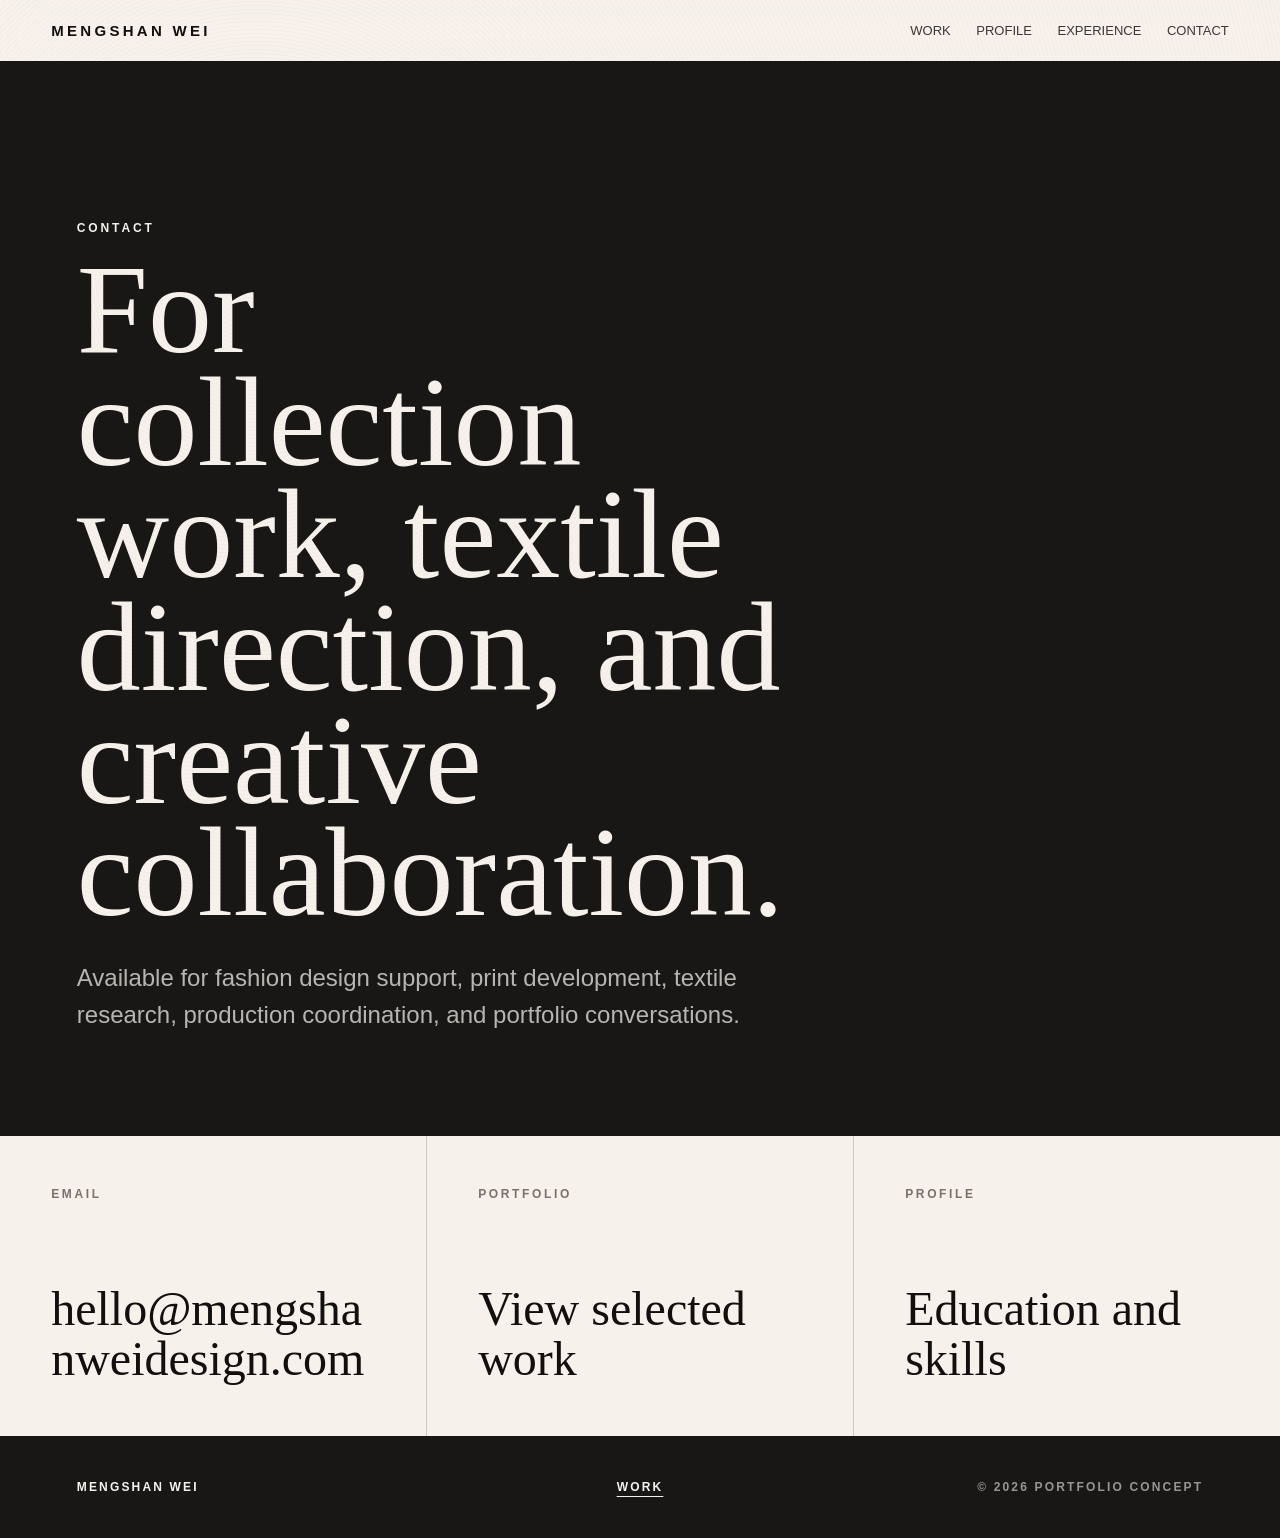
==== contact.html @ 17567f4e "Initial MSW web demo" ====
<!doctype html>
<html lang="en">
  <head>
    <meta charset="utf-8" />
    <meta name="viewport" content="width=device-width, initial-scale=1" />
    <title>Contact | Mengshan Wei</title>
    <meta
      name="description"
      content="Contact page concept for Mengshan Wei textile and fashion design portfolio."
    />
    <link rel="stylesheet" href="styles.css" />
  </head>
  <body>
    <div class="grain" aria-hidden="true"></div>
    <header class="site-header page-header" data-elevated="true">
      <a class="brand" href="index.html" aria-label="Mengshan Wei home">Mengshan Wei</a>
      <nav class="nav" aria-label="Primary navigation">
        <a href="work.html">Work</a>
        <a href="index.html#profile">Profile</a>
        <a href="index.html#experience">Experience</a>
        <a href="contact.html">Contact</a>
      </nav>
    </header>

    <main>
      <section class="page-hero contact-hero" aria-labelledby="contact-title">
        <p class="eyebrow">Contact</p>
        <h1 id="contact-title">For collection work, textile direction, and creative collaboration.</h1>
        <p>
          Available for fashion design support, print development, textile
          research, production coordination, and portfolio conversations.
        </p>
      </section>

      <section class="contact-panel" aria-label="Contact options">
        <a href="mailto:hello@mengshanweidesign.com">
          <span>Email</span>
          <strong>hello@mengshanweidesign.com</strong>
        </a>
        <a href="work.html">
          <span>Portfolio</span>
          <strong>View selected work</strong>
        </a>
        <a href="index.html#profile">
          <span>Profile</span>
          <strong>Education and skills</strong>
        </a>
      </section>
    </main>

    <footer class="site-footer">
      <p>Mengshan Wei</p>
      <a href="work.html">Work</a>
      <span>&copy; 2026 Portfolio concept</span>
    </footer>

    <script src="app.js"></script>
  </body>
</html>
---- styles.css ----
:root {
  color-scheme: light;
  --ink: #11100f;
  --paper: #f7f1ec;
  --muted: #7a716a;
  --line: rgba(17, 16, 15, 0.18);
  --rose: #e8a5a5;
  --moss: #6d7f68;
  --clay: #bd684d;
  --charcoal: #191716;
  --shadow: 0 32px 80px rgba(28, 20, 16, 0.16);
}

* {
  box-sizing: border-box;
}

html {
  scroll-behavior: smooth;
}

body {
  margin: 0;
  background: var(--paper);
  color: var(--ink);
  font-family:
    "Neue Haas Grotesk Text", "Helvetica Neue", Arial, "PingFang SC",
    "Microsoft YaHei", sans-serif;
  overflow-x: hidden;
}

a {
  color: inherit;
  text-decoration: none;
}

.grain {
  position: fixed;
  inset: 0;
  z-index: 20;
  pointer-events: none;
  opacity: 0.18;
  background-image:
    linear-gradient(115deg, rgba(255, 255, 255, 0.12), transparent 36%),
    repeating-radial-gradient(circle at 20% 30%, rgba(17, 16, 15, 0.12) 0 1px, transparent 1px 4px);
  mix-blend-mode: multiply;
}

.site-header {
  position: fixed;
  top: 0;
  left: 0;
  right: 0;
  z-index: 10;
  display: flex;
  align-items: center;
  justify-content: space-between;
  padding: 22px clamp(18px, 4vw, 64px);
  color: #fff;
  transition: background 220ms ease, color 220ms ease, box-shadow 220ms ease;
}

.site-header[data-elevated="true"] {
  background: rgba(247, 241, 236, 0.88);
  color: var(--ink);
  box-shadow: 0 1px 0 var(--line);
  backdrop-filter: blur(18px);
}

.page-header {
  position: sticky;
}

.brand {
  font-size: 15px;
  font-weight: 800;
  letter-spacing: 0.22em;
  text-transform: uppercase;
}

.nav {
  display: flex;
  gap: clamp(14px, 2vw, 28px);
  font-size: 13px;
  text-transform: uppercase;
}

.nav a {
  opacity: 0.82;
}

.nav a:hover {
  opacity: 1;
}

.hero {
  position: relative;
  min-height: 92vh;
  display: grid;
  align-items: end;
  padding: 120px clamp(20px, 6vw, 96px) 54px;
  color: #fff;
  overflow: hidden;
  isolation: isolate;
}

.hero::after {
  content: "";
  position: absolute;
  inset: 0;
  background:
    linear-gradient(90deg, rgba(12, 11, 10, 0.8), rgba(12, 11, 10, 0.22) 52%, rgba(12, 11, 10, 0.54)),
    radial-gradient(circle at 70% 18%, rgba(232, 165, 165, 0.32), transparent 34%);
  z-index: 1;
  animation: cinemaFade 1400ms ease-out both;
}

.hero-media {
  position: absolute;
  inset: 0;
}

.hero-media img,
.hero-media video {
  position: absolute;
  inset: 0;
  width: 100%;
  height: 100%;
  object-fit: cover;
  filter: saturate(0.96) contrast(1.03);
  transform: translate3d(
      calc(var(--hero-x, 0) * -10px),
      calc(var(--hero-y, 0) * -8px),
      0
    )
    scale(1.1);
  animation: fabricPush 18s ease-in-out infinite alternate;
  transform-origin: 52% 44%;
}

.hero-media img {
  z-index: 0;
}

.hero-media video {
  z-index: 1;
}

.hero-motion,
.hero-scanline {
  position: absolute;
  inset: 0;
  z-index: 1;
  pointer-events: none;
}

.hero-motion {
  overflow: hidden;
  mix-blend-mode: screen;
  opacity: 0.52;
}

.hero-motion span {
  position: absolute;
  width: 58vw;
  height: 42vh;
  border-radius: 999px;
  filter: blur(52px);
  transform: translate3d(0, 0, 0) rotate(-16deg);
}

.hero-motion span:nth-child(1) {
  left: -10vw;
  top: 18vh;
  background: rgba(121, 195, 210, 0.24);
  animation: silkCurrentOne 16s ease-in-out infinite alternate;
}

.hero-motion span:nth-child(2) {
  right: -18vw;
  top: 5vh;
  background: rgba(210, 77, 82, 0.2);
  animation: silkCurrentTwo 19s ease-in-out infinite alternate;
}

.hero-motion span:nth-child(3) {
  left: 30vw;
  bottom: -10vh;
  background: rgba(232, 165, 165, 0.18);
  animation: silkCurrentThree 22s ease-in-out infinite alternate;
}

.hero-scanline {
  background:
    linear-gradient(90deg, transparent, rgba(255, 255, 255, 0.22), transparent),
    repeating-linear-gradient(90deg, rgba(255, 255, 255, 0.08) 0 1px, transparent 1px 9px);
  opacity: 0;
  transform: translateX(-120%);
  animation: atelierLight 5200ms 900ms cubic-bezier(0.19, 1, 0.22, 1) infinite;
}

.hero-copy {
  position: relative;
  z-index: 2;
  max-width: 980px;
  animation: titleRise 1100ms 220ms cubic-bezier(0.16, 1, 0.3, 1) both;
}

.eyebrow {
  margin: 0 0 18px;
  color: currentColor;
  font-size: 12px;
  font-weight: 800;
  letter-spacing: 0.24em;
  text-transform: uppercase;
}

.hero h1 {
  max-width: 10ch;
  margin: 0;
  font-family: Georgia, "Times New Roman", serif;
  font-size: clamp(72px, 13vw, 190px);
  font-weight: 400;
  line-height: 0.84;
}

.hero-lede {
  max-width: 640px;
  margin: 34px 0 0;
  font-size: clamp(18px, 2vw, 26px);
  line-height: 1.45;
}

.hero-actions {
  display: flex;
  flex-wrap: wrap;
  gap: 12px;
  margin-top: 34px;
}

.hero-actions a {
  min-height: 46px;
  display: inline-flex;
  align-items: center;
  justify-content: center;
  padding: 0 18px;
  border: 1px solid rgba(255, 255, 255, 0.62);
  font-size: 12px;
  font-weight: 800;
  letter-spacing: 0.16em;
  text-transform: uppercase;
}

.hero-actions a:first-child {
  background: #fff;
  color: var(--ink);
}

.hero-card {
  position: absolute;
  right: clamp(20px, 6vw, 96px);
  bottom: 54px;
  z-index: 2;
  width: min(310px, 30vw);
  padding: 22px;
  border: 1px solid rgba(255, 255, 255, 0.34);
  background: rgba(255, 255, 255, 0.12);
  backdrop-filter: blur(22px);
  animation: titleRise 1000ms 580ms cubic-bezier(0.16, 1, 0.3, 1) both;
}

.hero-card span {
  display: block;
  margin-bottom: 10px;
  font-size: 11px;
  letter-spacing: 0.18em;
  text-transform: uppercase;
  opacity: 0.78;
}

.hero-card strong {
  font-family: Georgia, "Times New Roman", serif;
  font-size: 23px;
  font-weight: 400;
  line-height: 1.12;
}

.marquee {
  overflow: hidden;
  border-block: 1px solid var(--line);
  background: var(--ink);
  color: var(--paper);
}

.marquee-track {
  display: flex;
  width: max-content;
  animation: drift 28s linear infinite;
}

.marquee span {
  padding: 18px 34px;
  font-size: 13px;
  font-weight: 800;
  letter-spacing: 0.18em;
  text-transform: uppercase;
  white-space: nowrap;
}

.section {
  padding: clamp(74px, 10vw, 150px) clamp(20px, 6vw, 96px);
}

.section-heading {
  display: grid;
  grid-template-columns: minmax(160px, 0.34fr) minmax(0, 0.66fr);
  gap: 38px;
  align-items: end;
  margin-bottom: 46px;
}

.section-heading h2,
.profile-statement h2,
.acclaim-copy h2 {
  margin: 0;
  font-family: Georgia, "Times New Roman", serif;
  font-size: clamp(42px, 7vw, 96px);
  font-weight: 400;
  line-height: 0.96;
}

.work-section {
  background: var(--paper);
}

.work-grid {
  display: grid;
  grid-template-columns: 1.2fr 0.8fr 1fr;
  grid-auto-rows: minmax(260px, 34vw);
  gap: 16px;
}

.work-item {
  position: relative;
  display: flex;
  min-height: 260px;
  flex-direction: column;
  justify-content: space-between;
  padding: clamp(22px, 3vw, 40px);
  overflow: hidden;
  background:
    linear-gradient(145deg, rgba(255, 255, 255, 0.22), transparent 42%),
    var(--rose);
  box-shadow: var(--shadow);
  transition: transform 220ms ease, filter 220ms ease;
}

.work-item::before {
  content: "";
  position: absolute;
  inset: -22%;
  background:
    linear-gradient(80deg, transparent 0 24%, rgba(255, 255, 255, 0.52) 25% 28%, transparent 29% 100%),
    repeating-linear-gradient(132deg, rgba(17, 16, 15, 0.08) 0 1px, transparent 1px 13px);
  opacity: 0.72;
  transform: rotate(-8deg);
}

.work-item:hover {
  filter: saturate(1.08);
  transform: translateY(-6px);
}

.work-item span,
.work-item strong {
  position: relative;
  z-index: 1;
}

.work-item span {
  font-size: 12px;
  font-weight: 800;
  letter-spacing: 0.22em;
  text-transform: uppercase;
}

.work-item strong {
  max-width: 7ch;
  font-family: Georgia, "Times New Roman", serif;
  font-size: clamp(38px, 5vw, 74px);
  font-weight: 400;
  line-height: 0.95;
}

.work-item.tall {
  grid-row: span 2;
  background:
    linear-gradient(180deg, rgba(17, 16, 15, 0.1), rgba(17, 16, 15, 0.36)),
    url("https://static.wixstatic.com/media/426cbe_5537372a92244006a42fbc2208d73ff9~mv2.jpg/v1/fill/w_1898,h_1296,al_c,q_90,usm_0.66_1.00_0.01,enc_avif,quality_auto/426cbe_5537372a92244006a42fbc2208d73ff9~mv2.jpg")
      center / cover;
  color: #fff;
}

.work-item.dark {
  background: var(--charcoal);
  color: var(--paper);
}

.work-item.light {
  background: #eaded1;
}

.profile-section {
  display: grid;
  grid-template-columns: minmax(0, 0.9fr) minmax(360px, 0.72fr);
  gap: clamp(36px, 7vw, 104px);
  background: #ebe5df;
}

.profile-statement {
  position: sticky;
  top: 110px;
  align-self: start;
}

.profile-panel {
  display: grid;
  gap: 14px;
}

.profile-panel > div {
  padding: clamp(24px, 4vw, 42px);
  border-top: 1px solid var(--line);
  background: rgba(255, 255, 255, 0.38);
}

.profile-panel h3,
.timeline h3 {
  margin: 0 0 16px;
  font-size: 13px;
  font-weight: 900;
  letter-spacing: 0.2em;
  text-transform: uppercase;
}

dl,
dd {
  margin: 0;
}

dl {
  display: grid;
  gap: 28px;
}

dt {
  margin-bottom: 8px;
  font-size: 13px;
  font-weight: 900;
  letter-spacing: 0.18em;
}

dd,
.profile-panel p,
.timeline p,
.acclaim-copy p {
  color: #312d2a;
  font-size: 17px;
  line-height: 1.72;
}

.experience-section {
  background: var(--ink);
  color: var(--paper);
}

.timeline {
  display: grid;
  grid-template-columns: repeat(3, minmax(0, 1fr));
  gap: 1px;
  background: rgba(255, 255, 255, 0.22);
}

.timeline article {
  min-height: 390px;
  padding: clamp(26px, 4vw, 54px);
  background: var(--ink);
}

.timeline span {
  display: block;
  margin-bottom: 78px;
  color: #d8b9a3;
  font-size: 12px;
  font-weight: 900;
  letter-spacing: 0.18em;
  text-transform: uppercase;
}

.timeline p {
  color: rgba(247, 241, 236, 0.75);
}

.acclaim-section {
  min-height: 68vh;
  display: grid;
  align-items: center;
  background:
    linear-gradient(90deg, rgba(247, 241, 236, 0.92), rgba(247, 241, 236, 0.68)),
    url("https://static.wixstatic.com/media/426cbe_5537372a92244006a42fbc2208d73ff9~mv2.jpg/v1/fill/w_1898,h_1296,al_c,q_90,usm_0.66_1.00_0.01,enc_avif,quality_auto/426cbe_5537372a92244006a42fbc2208d73ff9~mv2.jpg")
      center / cover fixed;
}

.acclaim-copy {
  max-width: 760px;
}

.site-footer {
  display: grid;
  grid-template-columns: 1fr auto 1fr;
  gap: 18px;
  align-items: center;
  padding: 32px clamp(20px, 6vw, 96px);
  background: var(--charcoal);
  color: var(--paper);
  font-size: 12px;
  font-weight: 800;
  letter-spacing: 0.18em;
  text-transform: uppercase;
}

.site-footer a {
  text-decoration: underline;
  text-underline-offset: 5px;
}

.site-footer span {
  justify-self: end;
  color: rgba(247, 241, 236, 0.58);
}

.page-hero {
  min-height: 72vh;
  display: grid;
  align-content: end;
  padding: 160px clamp(20px, 6vw, 96px) clamp(64px, 8vw, 108px);
  background: var(--paper);
}

.page-hero h1 {
  max-width: 11ch;
  margin: 0;
  font-family: Georgia, "Times New Roman", serif;
  font-size: clamp(58px, 10vw, 138px);
  font-weight: 400;
  line-height: 0.88;
}

.page-hero p:not(.eyebrow) {
  max-width: 700px;
  margin: 30px 0 0;
  color: #312d2a;
  font-size: clamp(18px, 2vw, 24px);
  line-height: 1.55;
}

.work-hero {
  background:
    linear-gradient(90deg, rgba(247, 241, 236, 0.96), rgba(247, 241, 236, 0.64)),
    url("https://static.wixstatic.com/media/426cbe_5537372a92244006a42fbc2208d73ff9~mv2.jpg/v1/fill/w_1898,h_1296,al_c,q_90,usm_0.66_1.00_0.01,enc_avif,quality_auto/426cbe_5537372a92244006a42fbc2208d73ff9~mv2.jpg")
      center / cover;
}

.project-list {
  display: grid;
  gap: 1px;
  background: var(--line);
}

.project-feature {
  min-height: 74vh;
  display: grid;
  grid-template-columns: minmax(0, 1.05fr) minmax(360px, 0.95fr);
  background: var(--paper);
}

.project-feature.reverse {
  grid-template-columns: minmax(360px, 0.95fr) minmax(0, 1.05fr);
}

.project-feature.reverse .project-art {
  order: 2;
}

.project-art {
  min-height: 430px;
}

.textile-art {
  background:
    linear-gradient(180deg, rgba(17, 16, 15, 0.04), rgba(17, 16, 15, 0.22)),
    url("https://static.wixstatic.com/media/426cbe_5537372a92244006a42fbc2208d73ff9~mv2.jpg/v1/fill/w_1898,h_1296,al_c,q_90,usm_0.66_1.00_0.01,enc_avif,quality_auto/426cbe_5537372a92244006a42fbc2208d73ff9~mv2.jpg")
      center / cover;
}

.rose-art,
.dark-art,
.light-art {
  position: relative;
  overflow: hidden;
}

.rose-art {
  background: var(--rose);
}

.dark-art {
  background: var(--charcoal);
}

.light-art {
  background: #eaded1;
}

.rose-art::before,
.dark-art::before,
.light-art::before {
  content: "";
  position: absolute;
  inset: -25%;
  background:
    linear-gradient(120deg, transparent 0 26%, rgba(255, 255, 255, 0.56) 27% 29%, transparent 30%),
    repeating-linear-gradient(35deg, rgba(17, 16, 15, 0.12) 0 1px, transparent 1px 18px),
    radial-gradient(circle at 60% 36%, rgba(189, 104, 77, 0.42), transparent 30%);
  transform: rotate(-11deg);
}

.dark-art::before {
  background:
    linear-gradient(120deg, transparent 0 26%, rgba(247, 241, 236, 0.28) 27% 29%, transparent 30%),
    repeating-linear-gradient(35deg, rgba(247, 241, 236, 0.14) 0 1px, transparent 1px 18px),
    radial-gradient(circle at 60% 36%, rgba(109, 127, 104, 0.5), transparent 30%);
}

.project-copy {
  display: flex;
  flex-direction: column;
  justify-content: center;
  padding: clamp(32px, 6vw, 96px);
}

.project-copy span,
.contact-panel span {
  color: var(--muted);
  font-size: 12px;
  font-weight: 900;
  letter-spacing: 0.22em;
  text-transform: uppercase;
}

.project-copy h2 {
  margin: 26px 0 0;
  font-family: Georgia, "Times New Roman", serif;
  font-size: clamp(50px, 8vw, 112px);
  font-weight: 400;
  line-height: 0.9;
}

.project-copy p {
  max-width: 540px;
  margin: 28px 0 0;
  color: #312d2a;
  font-size: 18px;
  line-height: 1.7;
}

.contact-hero {
  min-height: 76vh;
  background: var(--charcoal);
  color: var(--paper);
}

.contact-hero p:not(.eyebrow) {
  color: rgba(247, 241, 236, 0.72);
}

.contact-panel {
  display: grid;
  grid-template-columns: repeat(3, minmax(0, 1fr));
  gap: 1px;
  background: var(--line);
}

.contact-panel a {
  min-height: 300px;
  display: flex;
  flex-direction: column;
  justify-content: space-between;
  padding: clamp(26px, 4vw, 54px);
  background: var(--paper);
}

.contact-panel strong {
  font-family: Georgia, "Times New Roman", serif;
  font-size: clamp(28px, 4vw, 48px);
  font-weight: 400;
  line-height: 1.05;
  overflow-wrap: anywhere;
}

.reveal {
  opacity: 0;
  transform: translateY(24px);
  transition: opacity 600ms ease, transform 600ms ease;
}

.reveal.is-visible {
  opacity: 1;
  transform: translateY(0);
}

@keyframes drift {
  from {
    transform: translateX(0);
  }
  to {
    transform: translateX(-50%);
  }
}

@keyframes fabricPush {
  from {
    filter: saturate(0.94) contrast(1.02) brightness(0.96);
    transform: translate3d(
        calc(var(--hero-x, 0) * -10px),
        calc(var(--hero-y, 0) * -8px),
        0
      )
      scale(1.1);
  }
  to {
    filter: saturate(1.12) contrast(1.08) brightness(0.88);
    transform: translate3d(
        calc(var(--hero-x, 0) * -10px - 28px),
        calc(var(--hero-y, 0) * -8px + 16px),
        0
      )
      scale(1.18);
  }
}

@keyframes silkCurrentOne {
  to {
    transform: translate3d(18vw, -8vh, 0) rotate(9deg) scale(1.18);
  }
}

@keyframes silkCurrentTwo {
  to {
    transform: translate3d(-22vw, 18vh, 0) rotate(-24deg) scale(1.08);
  }
}

@keyframes silkCurrentThree {
  to {
    transform: translate3d(8vw, -18vh, 0) rotate(18deg) scale(1.22);
  }
}

@keyframes atelierLight {
  0%,
  52% {
    opacity: 0;
    transform: translateX(-120%) skewX(-14deg);
  }
  62% {
    opacity: 0.42;
  }
  78%,
  100% {
    opacity: 0;
    transform: translateX(120%) skewX(-14deg);
  }
}

@keyframes cinemaFade {
  from {
    opacity: 0;
  }
  to {
    opacity: 1;
  }
}

@keyframes titleRise {
  from {
    opacity: 0;
    transform: translateY(34px);
  }
  to {
    opacity: 1;
    transform: translateY(0);
  }
}

@media (prefers-reduced-motion: reduce) {
  *,
  *::before,
  *::after {
    animation-duration: 1ms !important;
    animation-iteration-count: 1 !important;
    scroll-behavior: auto !important;
    transition-duration: 1ms !important;
  }
}

@media (max-width: 1100px) and (min-width: 821px) {
  .timeline {
    grid-template-columns: 1fr;
  }
}

@media (max-width: 820px) {
  .site-header {
    align-items: flex-start;
    gap: 14px;
    flex-direction: column;
    padding: 18px;
  }

  .nav {
    width: 100%;
    justify-content: space-between;
    gap: 10px;
    font-size: 11px;
  }

  .hero {
    min-height: 88vh;
    padding: 142px 18px 28px;
  }

  .page-hero {
    min-height: 68vh;
    padding: 138px 18px 58px;
  }

  .page-hero h1 {
    max-width: 100%;
    font-size: clamp(44px, 14vw, 58px);
    overflow-wrap: anywhere;
  }

  .hero-card {
    position: relative;
    right: auto;
    bottom: auto;
    width: 100%;
    margin-top: 28px;
  }

  .section-heading,
  .profile-section,
  .timeline,
  .project-feature,
  .project-feature.reverse,
  .contact-panel {
    grid-template-columns: 1fr;
  }

  .project-feature.reverse .project-art {
    order: 0;
  }

  .work-grid {
    grid-template-columns: 1fr;
    grid-auto-rows: auto;
  }

  .work-item.tall {
    grid-row: auto;
  }

  .profile-statement {
    position: static;
  }

  .site-footer {
    grid-template-columns: 1fr;
  }

  .site-footer span {
    justify-self: start;
  }
}
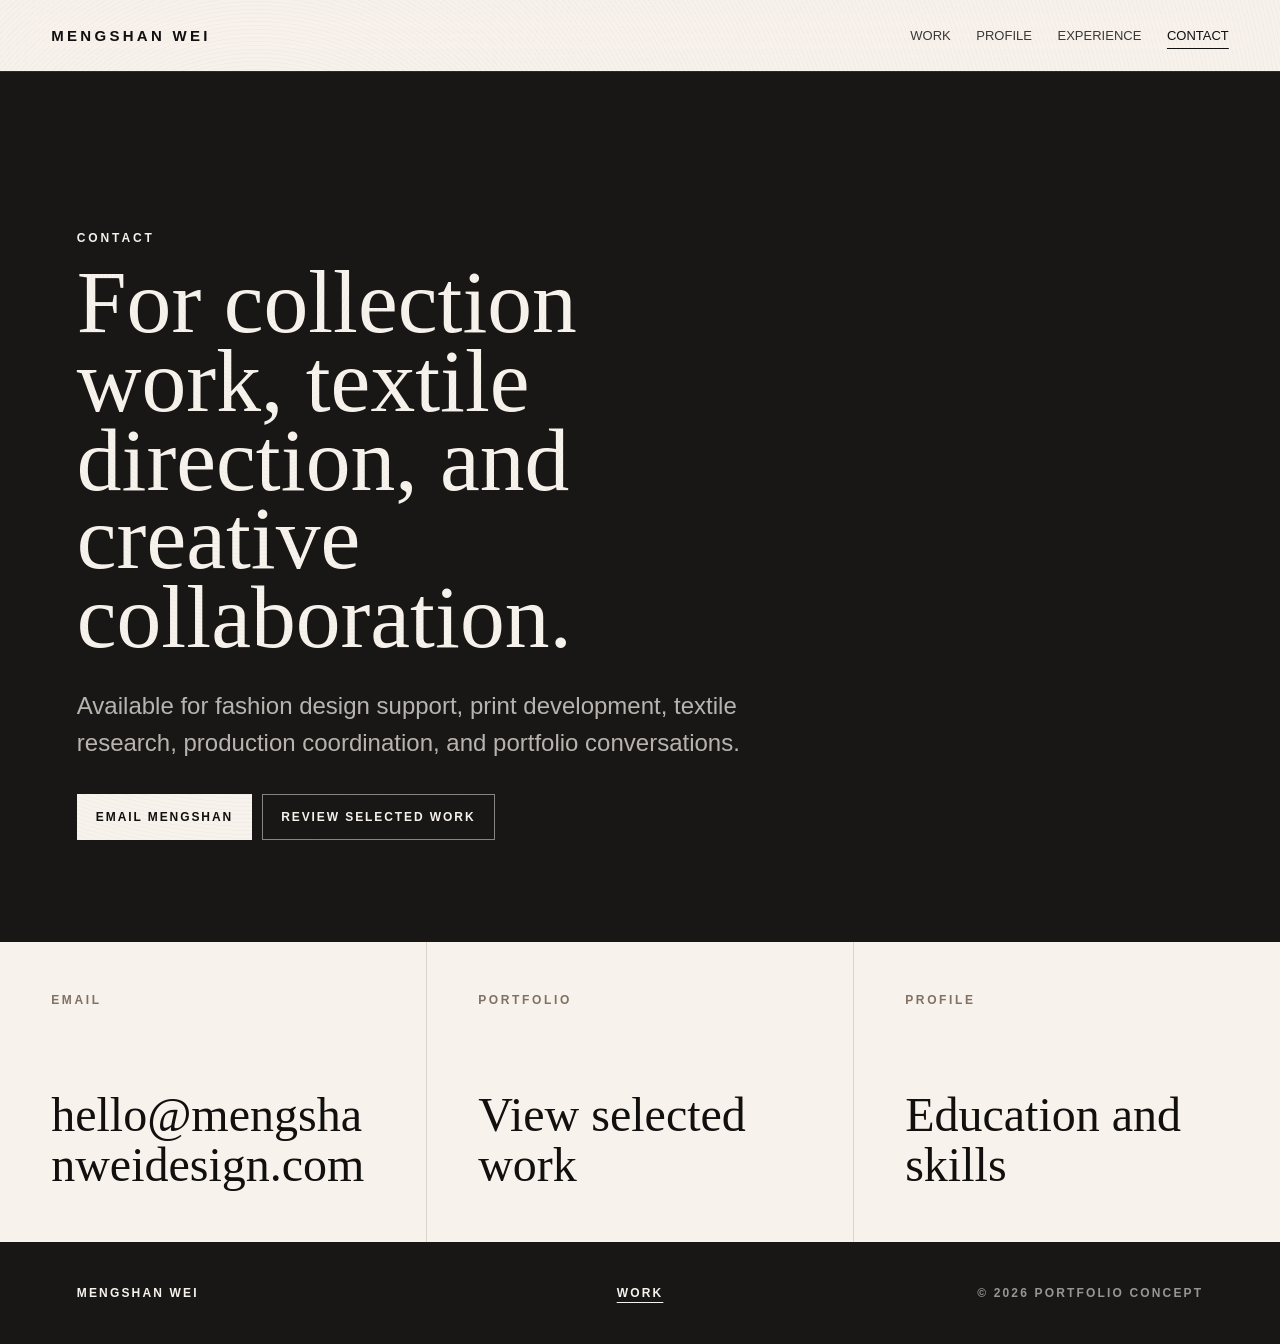
==== commit 0f701ab0: "Redesign portfolio homepage" ====
--- a/contact.html
+++ b/contact.html
@@ -18,7 +18,7 @@
         <a href="work.html">Work</a>
         <a href="index.html#profile">Profile</a>
         <a href="index.html#experience">Experience</a>
-        <a href="contact.html">Contact</a>
+        <a href="contact.html" aria-current="page">Contact</a>
       </nav>
     </header>
 
@@ -30,6 +30,12 @@
           Available for fashion design support, print development, textile
           research, production coordination, and portfolio conversations.
         </p>
+        <div class="contact-hero-actions">
+          <a class="contact-primary" href="mailto:hello@mengshanweidesign.com">
+            Email Mengshan
+          </a>
+          <a href="work.html">Review selected work</a>
+        </div>
       </section>
 
       <section class="contact-panel" aria-label="Contact options">
--- a/styles.css
+++ b/styles.css
@@ -1,14 +1,16 @@
 :root {
   color-scheme: light;
   --ink: #11100f;
-  --paper: #f7f1ec;
-  --muted: #7a716a;
-  --line: rgba(17, 16, 15, 0.18);
-  --rose: #e8a5a5;
-  --moss: #6d7f68;
-  --clay: #bd684d;
+  --paper: #f7f2ec;
+  --vellum: #fbf8f3;
+  --muted: #7f7163;
+  --line: rgba(126, 111, 95, 0.22);
+  --rose: #e7c9bf;
+  --moss: #8a8f7a;
+  --clay: #a8745e;
+  --taupe: #766756;
   --charcoal: #191716;
-  --shadow: 0 32px 80px rgba(28, 20, 16, 0.16);
+  --shadow: 0 32px 80px rgba(89, 70, 54, 0.18);
 }
 
 * {
@@ -17,6 +19,12 @@
 
 html {
   scroll-behavior: smooth;
+}
+
+#profile,
+#experience,
+.project-feature {
+  scroll-margin-top: 92px;
 }
 
 body {
@@ -32,6 +40,11 @@
 a {
   color: inherit;
   text-decoration: none;
+}
+
+a:focus-visible {
+  outline: 2px solid currentColor;
+  outline-offset: 6px;
 }
 
 .grain {
@@ -60,6 +73,10 @@
   transition: background 220ms ease, color 220ms ease, box-shadow 220ms ease;
 }
 
+.brand-header {
+  color: var(--taupe);
+}
+
 .site-header[data-elevated="true"] {
   background: rgba(247, 241, 236, 0.88);
   color: var(--ink);
@@ -78,6 +95,20 @@
   text-transform: uppercase;
 }
 
+.logo-brand {
+  display: inline-flex;
+  align-items: center;
+  gap: 12px;
+}
+
+.logo-brand img {
+  width: 42px;
+  height: 42px;
+  border-radius: 50%;
+  object-fit: cover;
+  box-shadow: 0 0 0 1px rgba(118, 103, 86, 0.18);
+}
+
 .nav {
   display: flex;
   gap: clamp(14px, 2vw, 28px);
@@ -87,10 +118,17 @@
 
 .nav a {
   opacity: 0.82;
-}
-
-.nav a:hover {
+  padding-block: 6px;
+}
+
+.nav a:hover,
+.nav a[aria-current="page"] {
   opacity: 1;
+}
+
+.nav a[aria-current="page"] {
+  text-decoration: underline;
+  text-underline-offset: 8px;
 }
 
 .hero {
@@ -102,6 +140,16 @@
   color: #fff;
   overflow: hidden;
   isolation: isolate;
+}
+
+.logo-hero {
+  min-height: 100vh;
+  align-items: center;
+  padding: 112px clamp(20px, 5vw, 76px) 42px;
+  color: var(--taupe);
+  background:
+    linear-gradient(120deg, rgba(251, 248, 243, 0.94), rgba(247, 242, 236, 0.74) 48%, rgba(118, 103, 86, 0.24)),
+    var(--vellum);
 }
 
 .hero::after {
@@ -113,6 +161,12 @@
     radial-gradient(circle at 70% 18%, rgba(232, 165, 165, 0.32), transparent 34%);
   z-index: 1;
   animation: cinemaFade 1400ms ease-out both;
+}
+
+.logo-hero::after {
+  background:
+    linear-gradient(90deg, rgba(251, 248, 243, 0.96), rgba(251, 248, 243, 0.8) 42%, rgba(251, 248, 243, 0.36)),
+    linear-gradient(180deg, rgba(118, 103, 86, 0.08), transparent 44%, rgba(118, 103, 86, 0.16));
 }
 
 .hero-media {
@@ -138,6 +192,19 @@
   transform-origin: 52% 44%;
 }
 
+.logo-hero .hero-media {
+  left: 48%;
+  opacity: 0.58;
+  filter: sepia(0.18) saturate(0.82) brightness(1.08);
+  mask-image: linear-gradient(90deg, transparent, #000 28%, #000);
+}
+
+.logo-hero .hero-media img,
+.logo-hero .hero-media video {
+  transform-origin: 58% 46%;
+  filter: saturate(0.82) contrast(0.96) brightness(1.08);
+}
+
 .hero-media img {
   z-index: 0;
 }
@@ -158,6 +225,23 @@
   overflow: hidden;
   mix-blend-mode: screen;
   opacity: 0.52;
+}
+
+.logo-hero .hero-motion {
+  opacity: 0.18;
+  mix-blend-mode: multiply;
+}
+
+.logo-hero .hero-motion span:nth-child(1) {
+  background: rgba(168, 116, 94, 0.18);
+}
+
+.logo-hero .hero-motion span:nth-child(2) {
+  background: rgba(127, 113, 99, 0.16);
+}
+
+.logo-hero .hero-motion span:nth-child(3) {
+  background: rgba(231, 201, 191, 0.28);
 }
 
 .hero-motion span {
@@ -199,6 +283,134 @@
   animation: atelierLight 5200ms 900ms cubic-bezier(0.19, 1, 0.22, 1) infinite;
 }
 
+.logo-hero .hero-scanline {
+  background:
+    linear-gradient(90deg, transparent, rgba(118, 103, 86, 0.28), transparent),
+    repeating-linear-gradient(90deg, rgba(118, 103, 86, 0.08) 0 1px, transparent 1px 13px);
+}
+
+.logo-hero-stage {
+  position: relative;
+  z-index: 2;
+  width: min(980px, 72vw);
+  min-height: min(620px, 68vh);
+  display: grid;
+  grid-template-columns: minmax(300px, 0.82fr) minmax(420px, 1fr);
+  gap: clamp(84px, 9vw, 150px);
+  align-items: center;
+  padding: clamp(28px, 5vw, 72px);
+  border: 1px solid rgba(118, 103, 86, 0.22);
+  background: rgba(251, 248, 243, 0.72);
+  box-shadow:
+    0 48px 120px rgba(89, 70, 54, 0.18),
+    inset 0 0 0 1px rgba(255, 255, 255, 0.72);
+  backdrop-filter: blur(18px);
+  animation: titleRise 1100ms 140ms cubic-bezier(0.16, 1, 0.3, 1) both;
+}
+
+.logo-hero-stage::before,
+.logo-hero-stage::after {
+  content: "";
+  position: absolute;
+  pointer-events: none;
+}
+
+.logo-hero-stage::before {
+  inset: 18px;
+  border: 1px solid rgba(118, 103, 86, 0.18);
+}
+
+.logo-hero-stage::after {
+  width: min(240px, 24vw);
+  height: 1px;
+  right: clamp(24px, 4vw, 64px);
+  top: clamp(24px, 4vw, 64px);
+  background: rgba(118, 103, 86, 0.34);
+}
+
+.logo-hero-mark {
+  width: min(390px, 28vw);
+  margin: 0 auto 0 0;
+}
+
+.logo-hero-mark img {
+  display: block;
+  width: 100%;
+  height: auto;
+  mix-blend-mode: multiply;
+}
+
+.logo-hero-copy {
+  max-width: 720px;
+  margin-top: 0;
+  padding-left: clamp(10px, 2vw, 32px);
+}
+
+.logo-hero-copy h1 {
+  max-width: 15ch;
+  margin: 0;
+  color: var(--ink);
+  font-family: Georgia, "Times New Roman", serif;
+  font-size: clamp(42px, 4.8vw, 74px);
+  font-weight: 400;
+  line-height: 0.96;
+}
+
+.logo-hero-copy p:not(.eyebrow) {
+  max-width: 540px;
+  margin: 24px 0 0;
+  color: #4a4037;
+  font-size: clamp(17px, 1.6vw, 22px);
+  line-height: 1.58;
+}
+
+.logo-hero .hero-actions {
+  grid-column: 1 / -1;
+  margin-top: 34px;
+}
+
+.logo-hero .hero-actions a {
+  border-color: rgba(118, 103, 86, 0.42);
+  color: var(--taupe);
+  background: rgba(251, 248, 243, 0.52);
+}
+
+.logo-hero .hero-actions a:first-child {
+  background: var(--taupe);
+  color: var(--vellum);
+}
+
+.atelier-note {
+  position: absolute;
+  right: clamp(20px, 5vw, 76px);
+  bottom: 42px;
+  z-index: 2;
+  width: min(340px, 25vw);
+  padding: 22px;
+  border-left: 1px solid rgba(118, 103, 86, 0.34);
+  color: var(--taupe);
+  background: rgba(251, 248, 243, 0.62);
+  backdrop-filter: blur(14px);
+  animation: titleRise 1000ms 520ms cubic-bezier(0.16, 1, 0.3, 1) both;
+}
+
+.atelier-note span {
+  display: block;
+  margin-bottom: 12px;
+  font-size: 11px;
+  font-weight: 900;
+  letter-spacing: 0.22em;
+  text-transform: uppercase;
+}
+
+.atelier-note strong {
+  color: #3a332c;
+  font-family: Georgia, "Times New Roman", serif;
+  font-size: 24px;
+  font-weight: 400;
+  line-height: 1.16;
+}
+
 .hero-copy {
   position: relative;
   z-index: 2;
@@ -222,6 +434,12 @@
   font-size: clamp(72px, 13vw, 190px);
   font-weight: 400;
   line-height: 0.84;
+}
+
+.logo-hero .logo-hero-copy h1 {
+  max-width: 15ch;
+  font-size: clamp(42px, 4.8vw, 74px);
+  line-height: 0.96;
 }
 
 .hero-lede {
@@ -269,7 +487,8 @@
   animation: titleRise 1000ms 580ms cubic-bezier(0.16, 1, 0.3, 1) both;
 }
 
-.hero-card span {
+.hero-card span,
+.hero-proof span {
   display: block;
   margin-bottom: 10px;
   font-size: 11px;
@@ -278,11 +497,43 @@
   opacity: 0.78;
 }
 
-.hero-card strong {
+.hero-card strong,
+.hero-proof strong {
   font-family: Georgia, "Times New Roman", serif;
   font-size: 23px;
   font-weight: 400;
   line-height: 1.12;
+}
+
+.hero-proof {
+  position: absolute;
+  right: clamp(20px, 6vw, 96px);
+  top: 116px;
+  z-index: 2;
+  width: min(360px, 32vw);
+  padding: 22px;
+  border: 1px solid rgba(255, 255, 255, 0.28);
+  background: rgba(17, 16, 15, 0.44);
+  backdrop-filter: blur(18px);
+  animation: titleRise 1000ms 760ms cubic-bezier(0.16, 1, 0.3, 1) both;
+}
+
+.hero-proof p {
+  margin: 14px 0 18px;
+  color: rgba(255, 255, 255, 0.78);
+  font-size: 14px;
+  line-height: 1.5;
+}
+
+.hero-proof a {
+  display: inline-flex;
+  min-height: 36px;
+  align-items: center;
+  border-bottom: 1px solid rgba(255, 255, 255, 0.7);
+  font-size: 11px;
+  font-weight: 900;
+  letter-spacing: 0.18em;
+  text-transform: uppercase;
 }
 
 .marquee {
@@ -290,6 +541,71 @@
   border-block: 1px solid var(--line);
   background: var(--ink);
   color: var(--paper);
+}
+
+.logo-hero + .marquee {
+  background: var(--taupe);
+}
+
+.signature-section {
+  display: grid;
+  grid-template-columns: minmax(0, 0.86fr) minmax(360px, 1fr);
+  gap: clamp(36px, 8vw, 124px);
+  align-items: start;
+  background:
+    linear-gradient(180deg, var(--vellum), var(--paper));
+}
+
+.signature-copy {
+  position: sticky;
+  top: 110px;
+}
+
+.signature-copy h2 {
+  margin: 0;
+  color: var(--ink);
+  font-family: Georgia, "Times New Roman", serif;
+  font-size: clamp(42px, 7vw, 96px);
+  font-weight: 400;
+  line-height: 0.96;
+}
+
+.signature-board {
+  display: grid;
+  border-top: 1px solid var(--line);
+}
+
+.signature-board article {
+  display: grid;
+  grid-template-columns: 80px minmax(0, 1fr);
+  gap: 24px;
+  padding: clamp(28px, 4vw, 48px) 0;
+  border-bottom: 1px solid var(--line);
+}
+
+.signature-board span {
+  color: var(--muted);
+  font-size: 12px;
+  font-weight: 900;
+  letter-spacing: 0.2em;
+}
+
+.signature-board h3 {
+  margin: 0;
+  color: var(--taupe);
+  font-family: Georgia, "Times New Roman", serif;
+  font-size: clamp(32px, 4vw, 56px);
+  font-weight: 400;
+  line-height: 1;
+}
+
+.signature-board p {
+  grid-column: 2;
+  max-width: 560px;
+  margin: -10px 0 0;
+  color: #4a4037;
+  font-size: 17px;
+  line-height: 1.68;
 }
 
 .marquee-track {
@@ -372,7 +688,8 @@
 }
 
 .work-item span,
-.work-item strong {
+.work-item strong,
+.work-item em {
   position: relative;
   z-index: 1;
 }
@@ -390,6 +707,19 @@
   font-size: clamp(38px, 5vw, 74px);
   font-weight: 400;
   line-height: 0.95;
+}
+
+.work-item em {
+  max-width: 260px;
+  font-style: normal;
+  color: rgba(17, 16, 15, 0.72);
+  font-size: 15px;
+  line-height: 1.45;
+}
+
+.work-item.tall em,
+.work-item.dark em {
+  color: rgba(247, 241, 236, 0.78);
 }
 
 .work-item.tall {
@@ -564,11 +894,37 @@
   line-height: 1.55;
 }
 
+.hero-stats,
+.contact-hero-actions {
+  display: flex;
+  flex-wrap: wrap;
+  gap: 10px;
+  margin-top: 32px;
+}
+
+.hero-stats span {
+  min-height: 38px;
+  display: inline-flex;
+  align-items: center;
+  padding: 0 14px;
+  border: 1px solid rgba(17, 16, 15, 0.22);
+  background: rgba(247, 241, 236, 0.42);
+  font-size: 11px;
+  font-weight: 900;
+  letter-spacing: 0.16em;
+  text-transform: uppercase;
+}
+
 .work-hero {
   background:
     linear-gradient(90deg, rgba(247, 241, 236, 0.96), rgba(247, 241, 236, 0.64)),
     url("https://static.wixstatic.com/media/426cbe_5537372a92244006a42fbc2208d73ff9~mv2.jpg/v1/fill/w_1898,h_1296,al_c,q_90,usm_0.66_1.00_0.01,enc_avif,quality_auto/426cbe_5537372a92244006a42fbc2208d73ff9~mv2.jpg")
       center / cover;
+}
+
+.work-hero h1 {
+  max-width: 14ch;
+  font-size: clamp(56px, 8vw, 112px);
 }
 
 .project-list {
@@ -674,6 +1030,38 @@
   line-height: 1.7;
 }
 
+.project-meta {
+  display: grid;
+  gap: 1px;
+  margin-top: 34px;
+  background: var(--line);
+}
+
+.project-meta div {
+  display: grid;
+  grid-template-columns: minmax(96px, 0.34fr) minmax(0, 0.66fr);
+  gap: 18px;
+  padding: 18px 0;
+  background: var(--paper);
+}
+
+.project-meta dt,
+.project-meta dd {
+  font-size: 13px;
+  line-height: 1.45;
+}
+
+.project-meta dt {
+  color: var(--muted);
+  font-weight: 900;
+  letter-spacing: 0.18em;
+  text-transform: uppercase;
+}
+
+.project-meta dd {
+  color: #312d2a;
+}
+
 .contact-hero {
   min-height: 76vh;
   background: var(--charcoal);
@@ -682,6 +1070,33 @@
 
 .contact-hero p:not(.eyebrow) {
   color: rgba(247, 241, 236, 0.72);
+}
+
+.contact-hero {
+  min-height: 68vh;
+}
+
+.contact-hero h1 {
+  max-width: 16ch;
+  font-size: clamp(54px, 7vw, 104px);
+}
+
+.contact-hero .contact-hero-actions a {
+  min-height: 46px;
+  display: inline-flex;
+  align-items: center;
+  justify-content: center;
+  padding: 0 18px;
+  border: 1px solid rgba(247, 241, 236, 0.5);
+  font-size: 12px;
+  font-weight: 900;
+  letter-spacing: 0.16em;
+  text-transform: uppercase;
+}
+
+.contact-hero .contact-primary {
+  background: var(--paper);
+  color: var(--ink);
 }
 
 .contact-panel {
@@ -815,6 +1230,16 @@
 }
 
 @media (max-width: 1100px) and (min-width: 821px) {
+  .logo-hero-stage {
+    width: min(100%, 980px);
+    grid-template-columns: minmax(250px, 0.78fr) minmax(360px, 1fr);
+    gap: clamp(48px, 6vw, 78px);
+  }
+
+  .logo-hero-mark {
+    width: min(330px, 30vw);
+  }
+
   .timeline {
     grid-template-columns: 1fr;
   }
@@ -835,13 +1260,79 @@
     font-size: 11px;
   }
 
+  .nav a {
+    min-height: 32px;
+    display: inline-flex;
+    align-items: center;
+  }
+
   .hero {
-    min-height: 88vh;
-    padding: 142px 18px 28px;
+    min-height: 92vh;
+    align-items: end;
+    padding: 132px 18px 28px;
+  }
+
+  .logo-hero {
+    min-height: auto;
+    padding: 118px 18px 28px;
+  }
+
+  .logo-hero .hero-media {
+    left: 0;
+    opacity: 0.24;
+    mask-image: linear-gradient(180deg, transparent, #000 18%, #000 70%, transparent);
+  }
+
+  .logo-hero-stage {
+    width: 100%;
+    min-height: auto;
+    grid-template-columns: 1fr;
+    gap: 24px;
+    padding: 28px 20px;
+  }
+
+  .logo-hero-stage::before {
+    inset: 10px;
+  }
+
+  .logo-hero-stage::after {
+    display: none;
+  }
+
+  .logo-hero-mark {
+    width: min(100%, 320px);
+    margin-inline: auto;
+  }
+
+  .logo-hero-copy {
+    padding-left: 0;
+  }
+
+  .logo-hero-copy h1 {
+    max-width: 100%;
+    font-size: clamp(36px, 11vw, 50px);
+    line-height: 0.98;
+  }
+
+  .logo-hero-copy p:not(.eyebrow) {
+    margin-top: 18px;
+    font-size: 16px;
+  }
+
+  .logo-hero .hero-actions {
+    margin-top: 20px;
+  }
+
+  .atelier-note {
+    position: relative;
+    right: auto;
+    bottom: auto;
+    width: 100%;
+    margin-top: 18px;
   }
 
   .page-hero {
-    min-height: 68vh;
+    min-height: 62vh;
     padding: 138px 18px 58px;
   }
 
@@ -859,8 +1350,28 @@
     margin-top: 28px;
   }
 
+  .hero-proof {
+    position: relative;
+    right: auto;
+    top: auto;
+    width: 100%;
+    margin-top: 14px;
+    padding: 18px;
+  }
+
+  .hero-proof strong,
+  .hero-card strong {
+    font-size: 21px;
+  }
+
+  .hero-actions a,
+  .contact-hero .contact-hero-actions a {
+    flex: 1 1 150px;
+  }
+
   .section-heading,
   .profile-section,
+  .signature-section,
   .timeline,
   .project-feature,
   .project-feature.reverse,
@@ -868,6 +1379,20 @@
     grid-template-columns: 1fr;
   }
 
+  .signature-copy {
+    position: static;
+  }
+
+  .signature-board article {
+    grid-template-columns: 1fr;
+    gap: 12px;
+  }
+
+  .signature-board p {
+    grid-column: 1;
+    margin-top: 0;
+  }
+
   .project-feature.reverse .project-art {
     order: 0;
   }
@@ -877,10 +1402,23 @@
     grid-auto-rows: auto;
   }
 
+  .work-item {
+    min-height: 320px;
+  }
+
   .work-item.tall {
     grid-row: auto;
   }
 
+  .project-art {
+    min-height: 300px;
+  }
+
+  .project-meta div {
+    grid-template-columns: 1fr;
+    gap: 8px;
+  }
+
   .profile-statement {
     position: static;
   }
